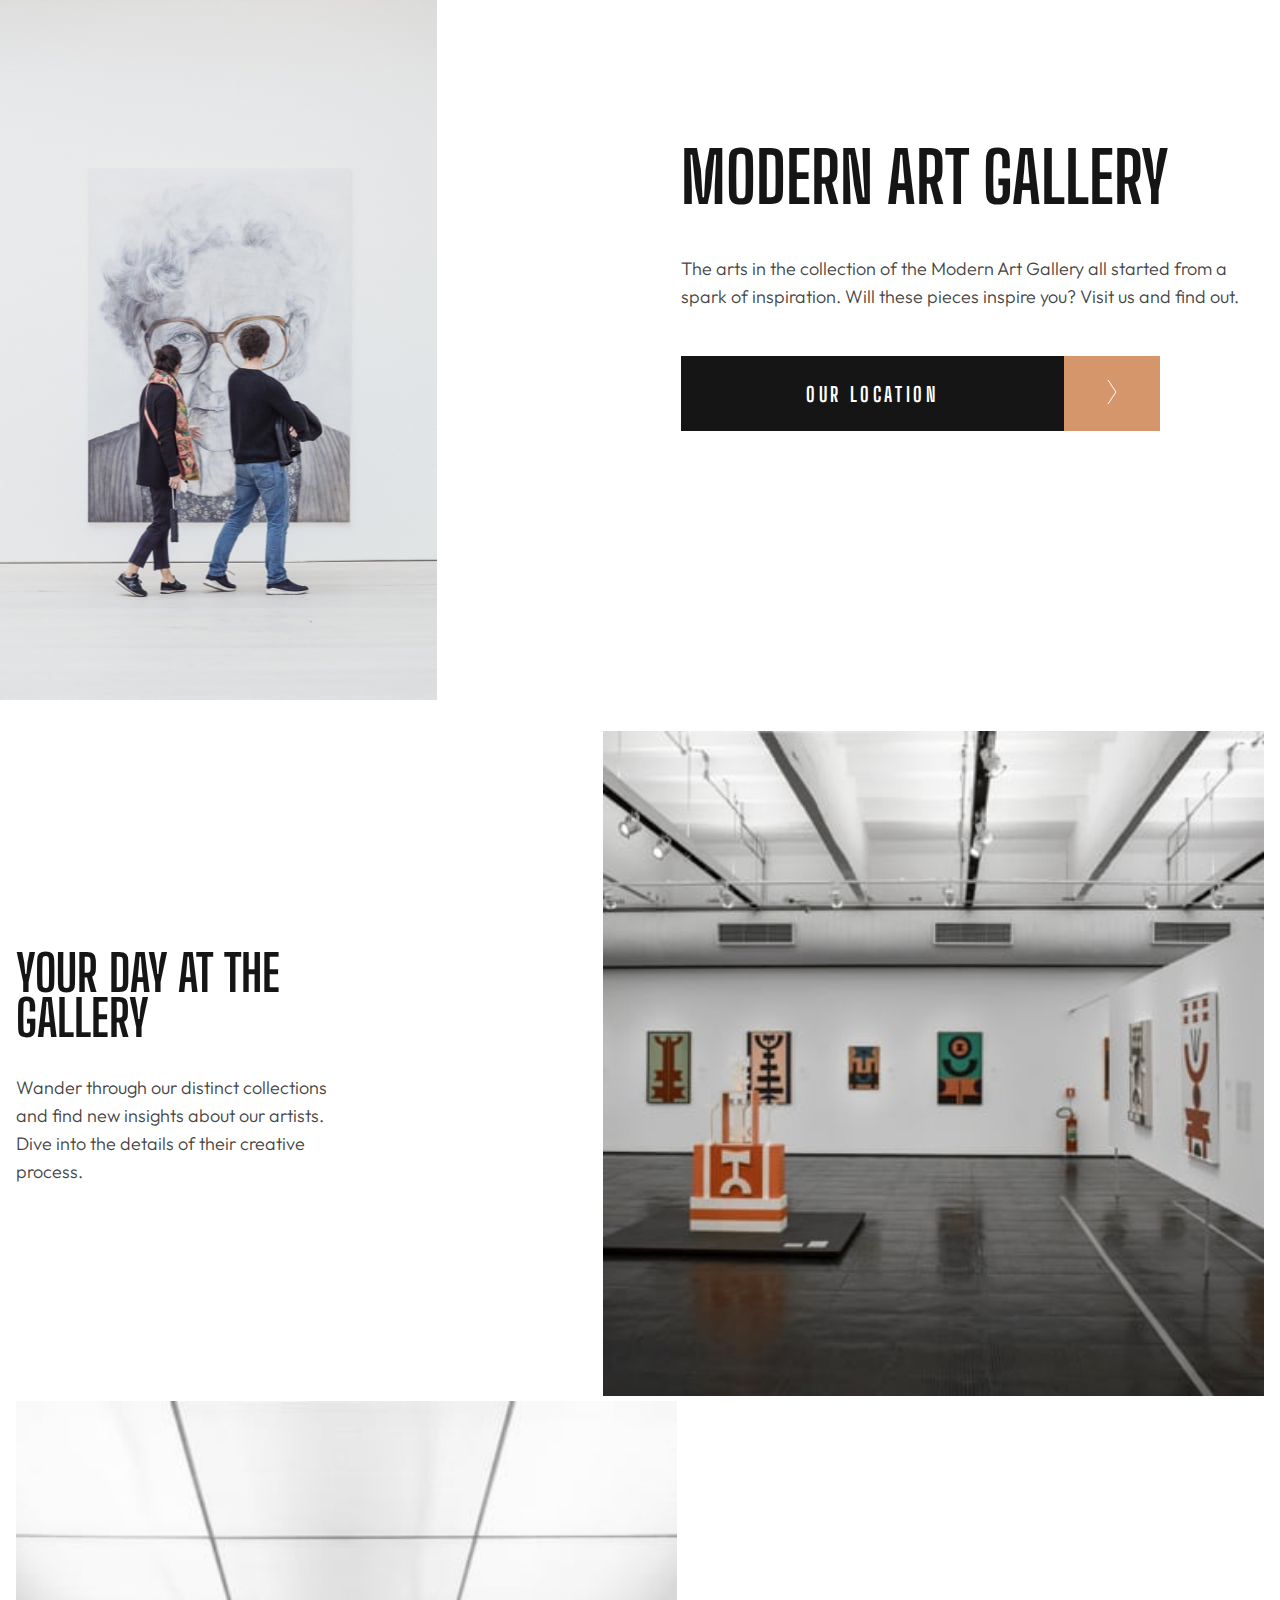
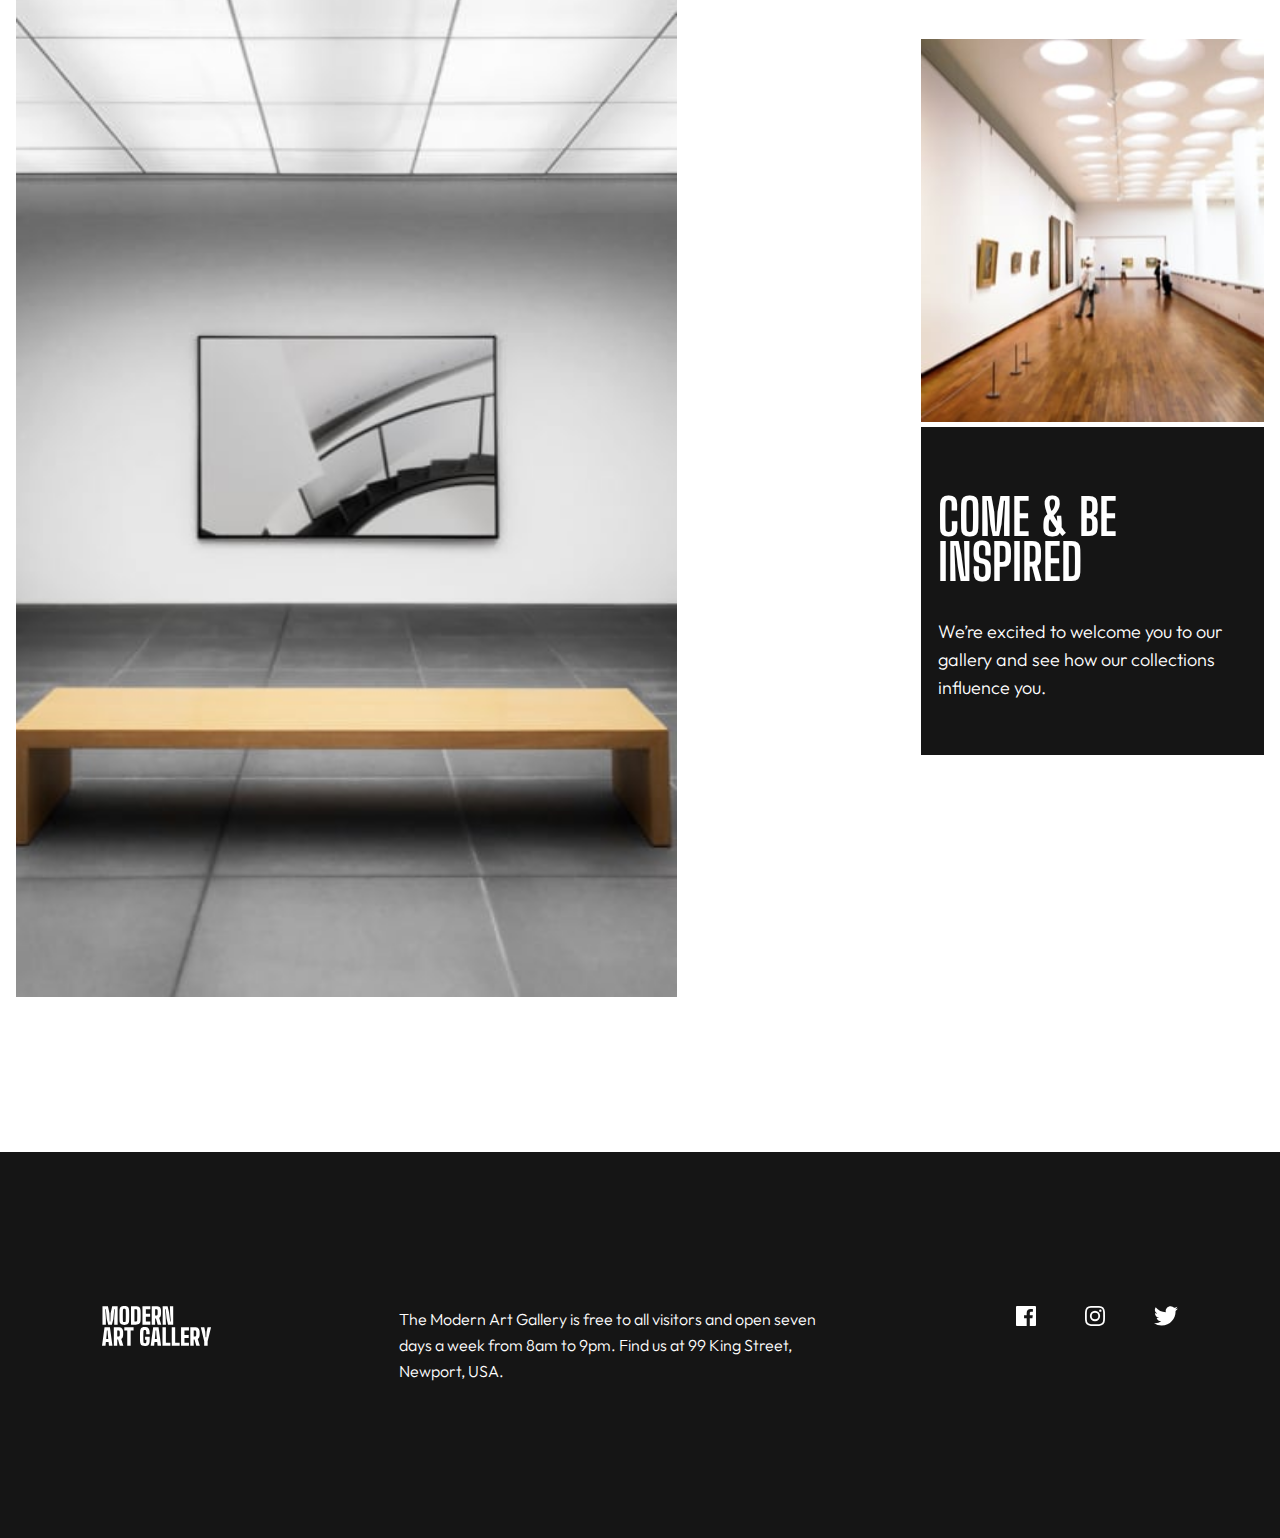
==== index.html @ 9b03606d "mobile and tablet done" ====
<!DOCTYPE html>
<html lang="en" dir="ltr">
  <head>
    <meta charset="utf-8">
    <meta name="viewport" content="width: device-width", initial-scale="1">
    <link rel="stylesheet" href="styles.css">
    <link rel="icon" type="image" href="assets/favicon-32x32.png">
    <link href="https://fonts.googleapis.com/css2?family=Open+Sans:ital,wght@0,700;1,400&display=swap" rel="stylesheet">
    <title>Art Gallery</title>
  </head>
  <body>
      <div class="padding">
      <main>
         <h1 class="custom-main-header"><span class="white">MODERN</span> <span class="black">I</span></h1>
         <h1 class="main-header">MODERN ART GALLERY</h1>
         <div class="main-par-and-icon-wrapper">
           <p class="main-par">The arts in the collection of the Modern Art Gallery all started from a spark of inspiration. Will these pieces inspire you? Visit us and find out.</p>
           <div class="main-btn-wrapper">
             <button class="main-btn">OUR LOCATION</button>
             <div class="main-btn-icon-wrapper">
               <a href="#">
               <img class="main-btn-icon" src="assets/icon-arrow-right.svg" alt="arrow right">
               </a>
             </div>
             </div>
          </div>
       </main>
       <section class="gallery">
         <img class="img1"src="assets/mobile/image-grid-1.jpg" alt="gallery image">
         <img class="img1-desktop" src="assets/desktop/image-grid-1.jpg" alt="">
         <img class="img1-tablet"src="assets/tablet/image-grid-1.jpg" alt="gallery image">
         <div class="invitation-text-wrapper">
           <h1 class="invitation-header">Your Day at the Gallery</h1>
           <p class="invitation-par">Wander through our distinct collections and find new insights about our artists. Dive into the details of their creative process.</p>
         </div>
         <img class="img2" src="assets/mobile/image-grid-2.jpg" alt="">
         <img class="img2-tablet" src="assets/tablet/image-grid-2.jpg" alt="">
         <img class="img2-desktop" src="assets/desktop/image-grid-2.jpg" alt="">
         <img class="img3" src="assets/mobile/image-grid-3.jpg" alt="">
         <img class="img3-desktop" src="assets/desktop/image-grid-3.jpg" alt="">
         <div class="img-div-wrapper-tablet">
           <img class="img3-tablet" src="assets/tablet/image-grid-3.jpg" alt="">
           <div class="welcome-text-wrapper-tablet">
             <h1 class="welcome-header-tablet">COME & BE INSPIRED</h1>
             <p class="welcome-par-tablet">We’re excited to welcome you to our gallery and see how our collections influence you.</p>
           </div>
         </div>
         <div class="welcome-text-wrapper">
           <h1 class="welcome-header">COME & BE INSPIRED</h1>
           <p class="welcome-par">We’re excited to welcome you to our gallery and see how our collections influence you.</p>
         </div>
       </section>

     </div>
     <footer>
       <img class="footer-logo" src="assets/logo-light.svg" alt="logo">
       <p class="footer-par">The Modern Art Gallery is free to all visitors and open seven days a week from 8am to 9pm. Find us at 99 King Street, Newport, USA.</p>
       <div class="footer-icons">
         <img class="fb-icon" src="assets/icon-facebook.svg" alt="">
         <img class="insta-icon" src="assets/icon-instagram.svg" alt="">
         <img class="twitetr-icon" src="assets/icon-twitter.svg" alt="">
       </div>
     </footer>
  </body>
</html>
---- styles.css ----
/* fonts */
@font-face {
  font-family: bigShouldersDisplay;
  src: url(fonts/BigShouldersDisplay_Bold.ttf);
}
@font-face {
  font-family: outfit;
  src: url(fonts/Outfit_Light.ttf);
}

@media screen and (min-width:320px){
  .custom-main-header{
    display:none;
  }
 *{
   box-sizing:border-box;
 }
  body {
    background: url(assets/mobile/image-hero.jpg) no-repeat;
    background-size:100vw;
    margin:0;
  }
  .img1-tablet, .img1-desktop, .img2-tablet, .img2-desktop, .img3-tablet, .img3-desktop, .img-div-wrapper-tablet,
  .welcome-header-tablet,.welcome-text-wrapper-tablet, .welcome-par-tablet {
    display:none;
  }

  .padding{
    padding: 0 16px;
  }
  main{
    margin:60vw 0 120px;
    display:flex;
    flex-direction: column;
  }
  /* main fonts */
  .main-header{
    font-family: bigShouldersDisplay;
    font-weight: 900;
    font-size: 60px;
    line-height: 55px;
    text-transform: uppercase;
    color: #151515;
  }
  .main-par{
    font-family: outfit;
    font-weight: 300;
    font-size: 18px;
    line-height: 28px;
    color: #444444;
  }
  .main-btn{
    font-family: bigShouldersDisplay;
    font-weight: 800;
    font-size: 20px;
    line-height: 24px;
    letter-spacing: 3.63636px;
    color: #FFFFFF;
    width:80%;
    height:100%;
    border:none;
    background: #151515;
  }
  .main-btn-wrapper{
    width:70%;
    height:75px;
    display:flex;
  }

  .main-btn-icon-wrapper{
    width:20%;
    height:100%;
    background: #D5966C;
    display:flex;
    justify-content: center;
    align-items: center;
  }

  .gallery{
    display: flex;
    flex-direction: column;
    width:100%;
    align-items: center;
    margin-bottom: 150px;
  }
.gallery > img{
  max-width: 100%;
  margin-bottom:5px;
}
.gallery > div{
  max-width: 343px;;
  margin-bottom:10px;
}

  .invitation-header{
    font-family: BigShouldersDisplay;
    font-style: normal;
    font-weight: 900;
    font-size: 50px;
    line-height: 45px;
    text-transform: uppercase;
    color: #151515;

  }
  .invitation-par{
    font-family: outfit;
    font-style: normal;
    font-weight: 300;
    font-size: 18px;
    line-height: 28px;
    color: #444444;
  }
  .welcome-text-wrapper{
    background: #151515;
    padding: 10% 5%;
  }
  .welcome-header{
    font-family: BigShouldersDisplay;
    font-style: normal;
    font-weight: 900;
    font-size: 50px;
    line-height: 45px;
    text-transform: uppercase;
    color: #FFFFFF;
  }
  .welcome-par{
    font-family: outfit;
    font-style: normal;
    font-weight: 300;
    font-size: 18px;
    line-height: 28px;
    color: #FFFFFF;
  }
  footer{
    display: flex;
    flex-direction: column;
    padding:12% 8%;
    background: #151515;
  }
  .footer-logo{
    width:30%;
  }
  .footer-par{
    font-family: outfit;
    font-style: normal;
    font-weight: 300;
    font-size: 16px;
    line-height: 26px;
    color: #FFFFFF;
    margin:20px 0;
  }
  .footer-icons{
    display:flex;
    justify-content: space-between;
    width:35%;
  }


}

@media screen and (min-width: 768px){
  body{
    background: url(assets/tablet/image-hero.jpg) no-repeat;
    background-position: left top;
  }
  main{
    margin: 145px 20px 300px auto;
    width:44vw;
  }
  .main-header{
    font-size: 70px;
    line-height: 65px;
    margin: 0;
  }
  .main-par{
    margin:45px 0;
  }
  .main-btn-wrapper{
    width:85%;
  }
  .gallery{
    flex-flow:row wrap;
    justify-content: space-between;
  }
  .invitation-text-wrapper, .img-div-wrapper-tablet{
    width:44%;
  }
  .invitation-text-wrapper{
    order:-1;
  }
  .invitation-header{
    font-weight: 900;
    font-size: 50px;
    line-height: 45px;
  }
  .img1-tablet, .img2-tablet, .img3-tablet, .welcome-text-wrapper-tablet{
    display:block;
  }

  .img-div-wrapper-tablet{
    display:flex;
    flex-direction: column;
    width:44%;
  }

  .img1-tablet, .img2-tablet{
    width:53%;
  }
  .img3-tablet{
    margin-bottom: 5px;
  }
  .img1, .img2, .img3,
  .welcome-header,.welcome-text-wrapper, .welcome-par{
    display: none;
  }
  .welcome-text-wrapper-tablet{
    display:block;
    background: #151515;
    padding: 10% 5%;
  }
  .welcome-header-tablet{
    display:block;
    font-family: BigShouldersDisplay;
    font-style: normal;
    font-weight: 900;
    font-size: 50px;
    line-height: 45px;
    text-transform: uppercase;
    color: #FFFFFF;
  }
  .welcome-par-tablet{
    display:block;
    font-family: outfit;
    font-style: normal;
    font-weight: 300;
    font-size: 18px;
    line-height: 28px;
    color: #FFFFFF;
  }
  footer{
    width:100%;
    flex-direction: row;
    justify-content: space-between;
  }
  .footer-logo{
    height:40px;
    width:110px;
  }
  .footer-par{
    width:40%;
    margin: 0;
  }
  .footer-icons{
    height:20px;
    width:15%;
  }
}
@media screen and (min-width: 1200px){

  .custom-main-header {
    position: relative;
    background-color: black;
  }
  .white {
    color: white;
  }
  .black {
    position: absolute;
    color: black;
  }



}
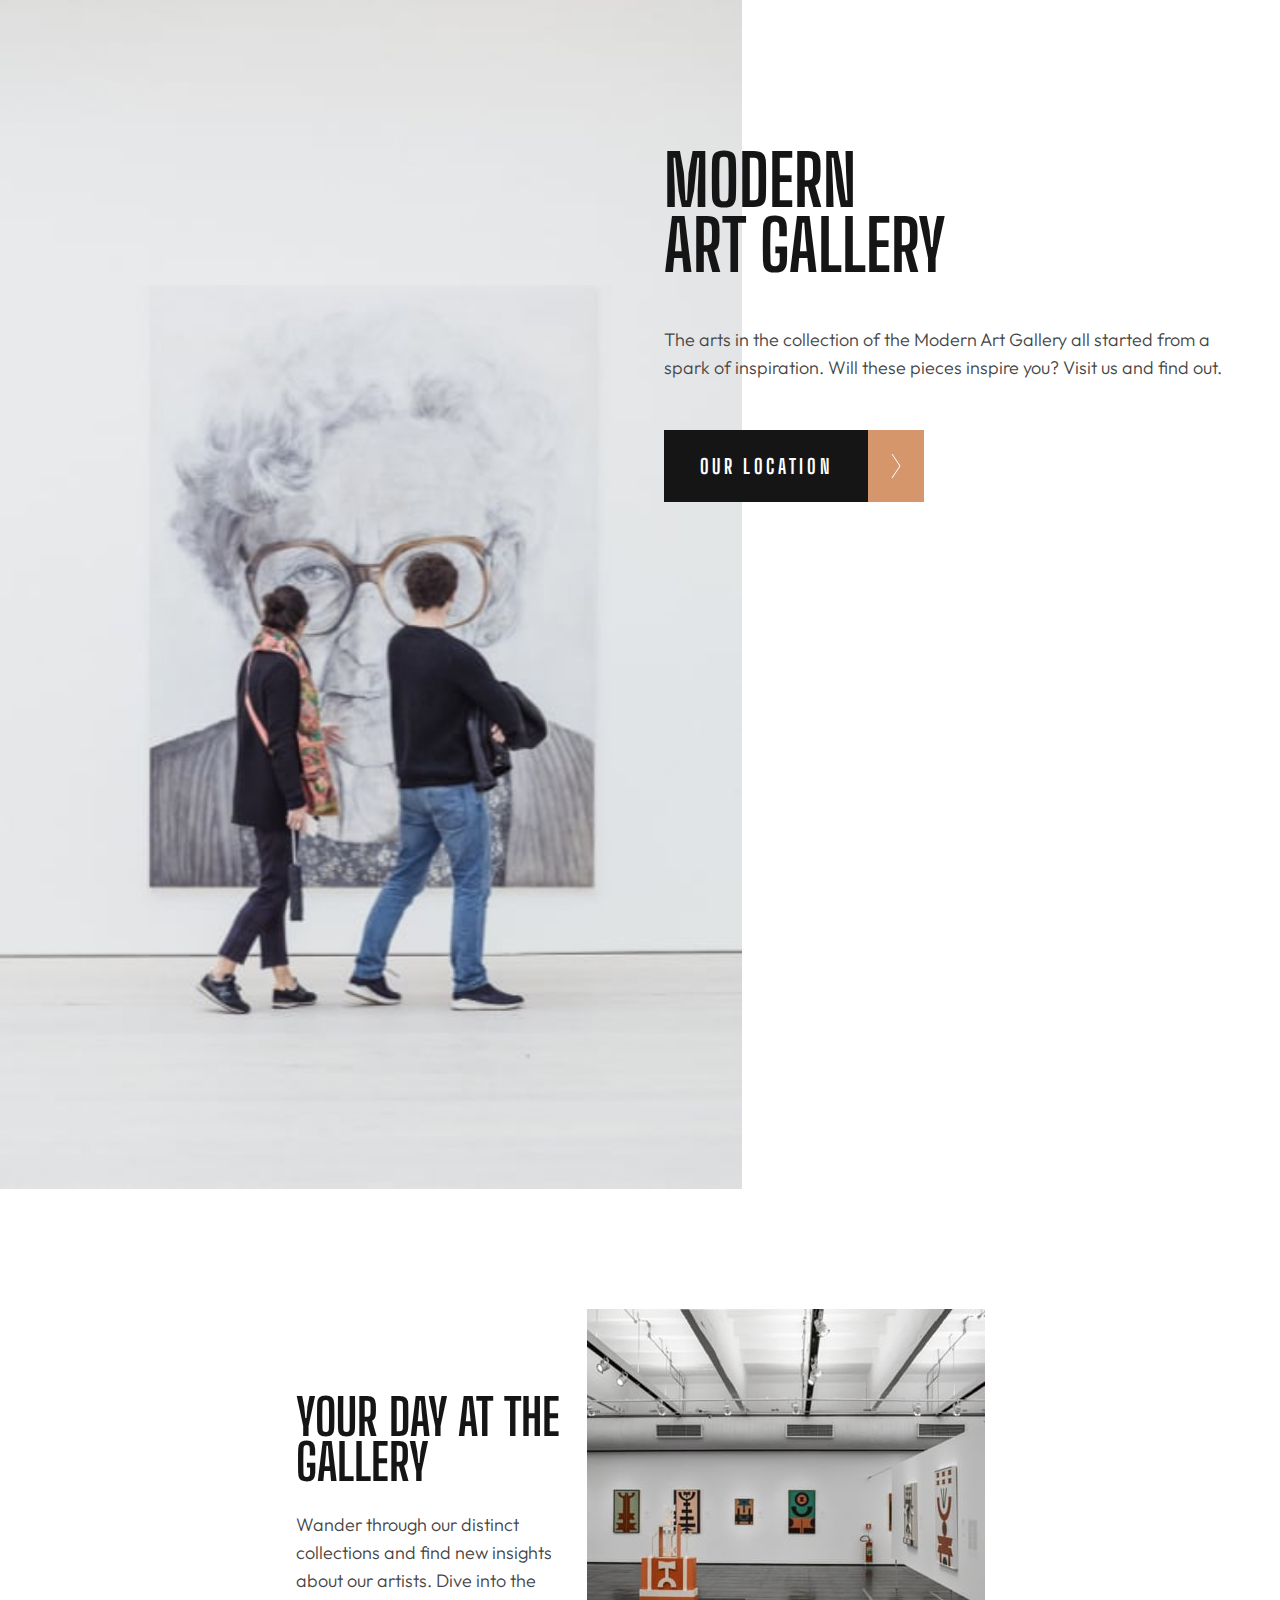
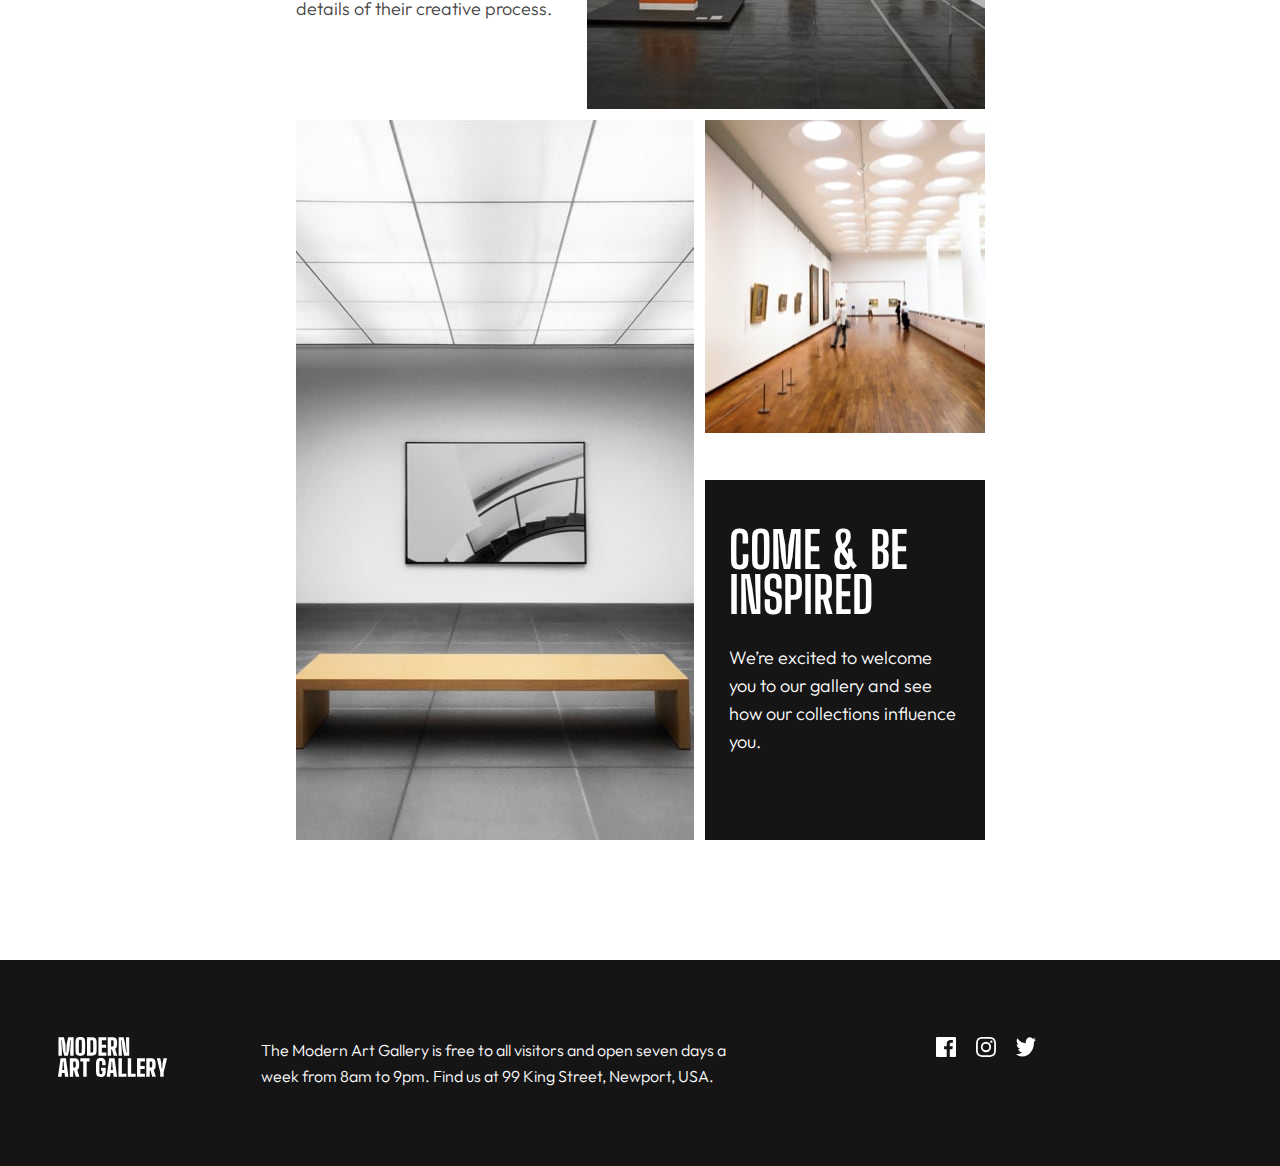
==== commit 1024c740: "hw6 without navigation. title adjusted for all size" ====
--- a/index.html
+++ b/index.html
@@ -9,57 +9,53 @@
     <title>Art Gallery</title>
   </head>
   <body>
-      <div class="padding">
-      <main>
-         <h1 class="custom-main-header"><span class="white">MODERN</span> <span class="black">I</span></h1>
-         <h1 class="main-header">MODERN ART GALLERY</h1>
-         <div class="main-par-and-icon-wrapper">
-           <p class="main-par">The arts in the collection of the Modern Art Gallery all started from a spark of inspiration. Will these pieces inspire you? Visit us and find out.</p>
-           <div class="main-btn-wrapper">
-             <button class="main-btn">OUR LOCATION</button>
-             <div class="main-btn-icon-wrapper">
-               <a href="#">
-               <img class="main-btn-icon" src="assets/icon-arrow-right.svg" alt="arrow right">
-               </a>
-             </div>
-             </div>
+    <main>
+      <img class="hero-image mobile"src="assets/mobile/image-hero.jpg" alt="couple in museum">
+      <img class="hero-image tablet"src="assets/tablet/image-hero.jpg" alt="couple in museum">
+      <img class="hero-image desktop"src="assets/desktop/image-hero.jpg" alt="couple in museum">
+
+      <div class="main-text">
+        <h1 class="main-header">MODERN <br/>ART GALLERY</h1>
+        <div class="main-without-header">
+          <p class="main-par">The arts in the collection of the Modern Art Gallery all started from a spark of inspiration. Will these pieces inspire you? Visit us and find out.</p>
+          <div class="main-btn-wrapper">
+            <button class="btn-text">
+              OUR LOCATION
+            </button>
+            <div class="btn-icon-wrapper">
+              <img class="btn-icon"src="assets/icon-arrow-right.svg" alt="icon-right">
+            </div>
           </div>
-       </main>
-       <section class="gallery">
-         <img class="img1"src="assets/mobile/image-grid-1.jpg" alt="gallery image">
-         <img class="img1-desktop" src="assets/desktop/image-grid-1.jpg" alt="">
-         <img class="img1-tablet"src="assets/tablet/image-grid-1.jpg" alt="gallery image">
-         <div class="invitation-text-wrapper">
-           <h1 class="invitation-header">Your Day at the Gallery</h1>
-           <p class="invitation-par">Wander through our distinct collections and find new insights about our artists. Dive into the details of their creative process.</p>
-         </div>
-         <img class="img2" src="assets/mobile/image-grid-2.jpg" alt="">
-         <img class="img2-tablet" src="assets/tablet/image-grid-2.jpg" alt="">
-         <img class="img2-desktop" src="assets/desktop/image-grid-2.jpg" alt="">
-         <img class="img3" src="assets/mobile/image-grid-3.jpg" alt="">
-         <img class="img3-desktop" src="assets/desktop/image-grid-3.jpg" alt="">
-         <div class="img-div-wrapper-tablet">
-           <img class="img3-tablet" src="assets/tablet/image-grid-3.jpg" alt="">
-           <div class="welcome-text-wrapper-tablet">
-             <h1 class="welcome-header-tablet">COME & BE INSPIRED</h1>
-             <p class="welcome-par-tablet">We’re excited to welcome you to our gallery and see how our collections influence you.</p>
-           </div>
-         </div>
-         <div class="welcome-text-wrapper">
-           <h1 class="welcome-header">COME & BE INSPIRED</h1>
-           <p class="welcome-par">We’re excited to welcome you to our gallery and see how our collections influence you.</p>
-         </div>
-       </section>
-
-     </div>
-     <footer>
-       <img class="footer-logo" src="assets/logo-light.svg" alt="logo">
-       <p class="footer-par">The Modern Art Gallery is free to all visitors and open seven days a week from 8am to 9pm. Find us at 99 King Street, Newport, USA.</p>
-       <div class="footer-icons">
-         <img class="fb-icon" src="assets/icon-facebook.svg" alt="">
-         <img class="insta-icon" src="assets/icon-instagram.svg" alt="">
-         <img class="twitetr-icon" src="assets/icon-twitter.svg" alt="">
-       </div>
-     </footer>
+        </div>
+      </div>
+    </main>
+    <section class="gallery">
+      <img class="img-1 mobile" src="assets/mobile/image-grid-1.jpg" alt="">
+      <img class="img-1 tablet" src="assets/tablet/image-grid-1.jpg" alt="">
+      <img class="img-1 desktop" src="assets/desktop/image-grid-1.jpg" alt="">
+      <div class="welcome-wrapper">
+          <h1 class="welcome-header" >Your Day at the Gallery</h1>
+          <p class="welcome-par">Wander through our distinct collections and find new insights about our artists. Dive into the details of their creative process.</p>
+      </div>
+      <img class="img-2 mobile" src="assets/mobile/image-grid-2.jpg" alt="">
+      <img class="img-2 tablet" src="assets/tablet/image-grid-2.jpg" alt="">
+      <img class="img-2 desktop" src="assets/desktop/image-grid-2.jpg" alt="">
+      <img class="img-3 mobile" src="assets/mobile/image-grid-3.jpg" alt="">
+      <img class="img-3 tablet" src="assets/tablet/image-grid-3.jpg" alt="">
+      <img class="img-3 desktop" src="assets/desktop/image-grid-3.jpg" alt="">
+      <div class="invitation-wrapper">
+          <h1 class="invitation-header" >COME & BE INSPIRED</h1>
+          <p class="invitation-par">We’re excited to welcome you to our gallery and see how our collections influence you.</p>
+      </div>
+    </section>
+    <footer>
+      <img class="footer-logo" src="assets/logo-light.svg" alt="">
+      <p class="footer-par">The Modern Art Gallery is free to all visitors and open seven days a week from 8am to 9pm. Find us at 99 King Street, Newport, USA.</p>
+      <div class="footer-icons">
+        <img src="assets/icon-facebook.svg" alt="fb-icon">
+        <img src="assets/icon-instagram.svg" alt="insta-icon">
+        <img src="assets/icon-twitter.svg" alt="twitter-icon">
+      </div>
+    </footer>
   </body>
 </html>
--- a/styles.css
+++ b/styles.css
@@ -8,39 +8,39 @@
   src: url(fonts/Outfit_Light.ttf);
 }
 
+*{
+  font-family: bigShouldersDisplay;
+  font-style: normal;
+}
+
 @media screen and (min-width:320px){
-  .custom-main-header{
-    display:none;
-  }
- *{
-   box-sizing:border-box;
- }
-  body {
-    background: url(assets/mobile/image-hero.jpg) no-repeat;
-    background-size:100vw;
+  .tablet, .desktop{
+    display: none;
+  }
+  body{
     margin:0;
   }
-  .img1-tablet, .img1-desktop, .img2-tablet, .img2-desktop, .img3-tablet, .img3-desktop, .img-div-wrapper-tablet,
-  .welcome-header-tablet,.welcome-text-wrapper-tablet, .welcome-par-tablet {
-    display:none;
-  }
-
-  .padding{
-    padding: 0 16px;
+  h1, p {
+    margin:0;
+  }
+  .main-text{
+    padding:0 4vw;
   }
   main{
-    margin:60vw 0 120px;
     display:flex;
-    flex-direction: column;
-  }
-  /* main fonts */
+    flex-direction:column;
+    margin-bottom: 120px;
+  }
+  .hero-image{
+    width: 100%;
+  }
   .main-header{
-    font-family: bigShouldersDisplay;
     font-weight: 900;
     font-size: 60px;
     line-height: 55px;
     text-transform: uppercase;
     color: #151515;
+    margin: 32px 0;
   }
   .main-par{
     font-family: outfit;
@@ -48,124 +48,121 @@
     font-size: 18px;
     line-height: 28px;
     color: #444444;
-  }
-  .main-btn{
-    font-family: bigShouldersDisplay;
+    margin: 32px 0 0;
+  }
+  .main-btn-wrapper{
+    width:260px;;
+    height:72px;
+    display: flex;
+    margin: 32px 0 0;
+  }
+  .btn-text{
+    background-color: #151515;
+    width:204px;
+    text-align: center;
     font-weight: 800;
     font-size: 20px;
     line-height: 24px;
     letter-spacing: 3.63636px;
     color: #FFFFFF;
-    width:80%;
-    height:100%;
     border:none;
-    background: #151515;
-  }
-  .main-btn-wrapper{
-    width:70%;
-    height:75px;
-    display:flex;
-  }
-
-  .main-btn-icon-wrapper{
-    width:20%;
-    height:100%;
-    background: #D5966C;
-    display:flex;
+    padding:0;
+  }
+  .btn-icon-wrapper{
+    width:56px;
+    background-color: #D5966C;
+    display: flex;
+    align-items: center;
     justify-content: center;
-    align-items: center;
-  }
-
-  .gallery{
-    display: flex;
-    flex-direction: column;
-    width:100%;
-    align-items: center;
-    margin-bottom: 150px;
-  }
-.gallery > img{
+  }
+
+/* gallery section */
+.gallery{
+  display:grid;
+  grid-template-rows:auto;
+  grid-template-columns: 343px;
+  justify-content: center;
+  padding:0 4vw;
+  grid-row-gap: 16px;
+  margin-bottom:120px;
+}
+.img-1, .img-2, .img-3 {
   max-width: 100%;
-  margin-bottom:5px;
-}
-.gallery > div{
-  max-width: 343px;;
-  margin-bottom:10px;
-}
-
-  .invitation-header{
-    font-family: BigShouldersDisplay;
-    font-style: normal;
-    font-weight: 900;
-    font-size: 50px;
-    line-height: 45px;
-    text-transform: uppercase;
-    color: #151515;
-
-  }
-  .invitation-par{
-    font-family: outfit;
-    font-style: normal;
-    font-weight: 300;
-    font-size: 18px;
-    line-height: 28px;
-    color: #444444;
-  }
-  .welcome-text-wrapper{
-    background: #151515;
-    padding: 10% 5%;
-  }
-  .welcome-header{
-    font-family: BigShouldersDisplay;
-    font-style: normal;
-    font-weight: 900;
-    font-size: 50px;
-    line-height: 45px;
-    text-transform: uppercase;
-    color: #FFFFFF;
-  }
-  .welcome-par{
-    font-family: outfit;
-    font-style: normal;
-    font-weight: 300;
-    font-size: 18px;
-    line-height: 28px;
-    color: #FFFFFF;
-  }
-  footer{
-    display: flex;
-    flex-direction: column;
-    padding:12% 8%;
-    background: #151515;
-  }
-  .footer-logo{
-    width:30%;
-  }
-  .footer-par{
-    font-family: outfit;
-    font-style: normal;
-    font-weight: 300;
-    font-size: 16px;
-    line-height: 26px;
-    color: #FFFFFF;
-    margin:20px 0;
-  }
-  .footer-icons{
-    display:flex;
-    justify-content: space-between;
-    width:35%;
-  }
-
-
-}
-
-@media screen and (min-width: 768px){
-  body{
-    background: url(assets/tablet/image-hero.jpg) no-repeat;
-    background-position: left top;
+}
+.welcome-wrapper, .invitation-wrapper{
+  max-width: 343px;
+}
+.invitation-wrapper{
+  background-color: #151515;
+  padding: 48px 24px;
+}
+
+.welcome-header, .invitation-header{
+  font-weight: 900;
+  font-size: 50px;
+  line-height: 45px;
+  text-transform: uppercase;
+  color: #151515;
+  margin-bottom: 26px;
+}
+.welcome-par, .invitation-par{
+  font-family: outfit;
+  font-weight: 300;
+  font-size: 18px;
+  line-height: 28px;
+  color: #444444;
+}
+.invitation-header, .invitation-par {
+  color: #ffffff;
+}
+/* \\footer styles */
+footer{
+  background-color: #151515;
+  padding:48px 32px;
+  display: flex;
+  flex-direction: column;
+}
+.footer-logo{
+  width:110px;
+  height:40px;
+}
+.footer-par{
+  font-family: outfit;
+  margin:38px 0;
+  font-weight: 300;
+  font-size: 16px;
+  line-height: 26px;
+  color: #FFFFFF;
+}
+.footer-icons{
+  display: flex;
+  width:100px;
+  justify-content: space-between;
+
+}
+
+}
+
+
+@media screen and (min-width:768px){
+  .mobile{
+    display: none;
+  }
+  .tablet{
+    display: block;
   }
   main{
-    margin: 145px 20px 300px auto;
-    width:44vw;
+    position: relative;
+  }
+  .hero-image{
+    max-width: 58%;
+  }
+  .main-text{
+    width:45%;
+    position: absolute;
+    top:148px;
+    right:40px;
+    padding: 0;
   }
   .main-header{
     font-size: 70px;
@@ -173,102 +170,117 @@
     margin: 0;
   }
   .main-par{
-    margin:45px 0;
-  }
-  .main-btn-wrapper{
-    width:85%;
+    margin: 48px 0;
+  }
+  .main-btn{
+    margin: 0;
   }
   .gallery{
-    flex-flow:row wrap;
+    padding: 0;
+    grid-template-rows:auto auto auto;
+    grid-template-columns: repeat(5, auto);
+    grid-gap:11px;
+    width:90%;
+    margin:0 5% 120px;
+  }
+
+  .welcome-wrapper{
+    order:-2;
+    grid-area: 1/1/2/3;
+    align-self:center;
+
+  }
+  .img-1{
+    grid-area: 1/3/2/6;
+    justify-self: end;
+  }
+  .invitation-wrapper{
+    grid-area: 3/4/4/6;
+
+  }
+  .img-2{
+    grid-area: 2/1/4/4;
+  }
+  .img-3{
+    grid-area: 2/4/3/6;
+
+}
+  .welcome-wrapper, .invitation-wrapper{
+    max-width: 280px;
+    box-sizing: border-box;
+  }
+
+  footer{
+    flex-direction: row;
+    padding:6vw 4.5vw;
+  }
+  .footer-par{
+    width: 40%;
+    margin: 0 18% 0 8%;
+  }
+  .footer-icons >img{
+    width:20px;
+    height:20px;
+  }
+
+}
+
+@media screen and (min-width:1400px){
+  .mobile, .tablet{
+    display:none;
+  }
+  .desktop{
+    display: block;
+  }
+  main{
+    background-image:linear-gradient(90deg, black 50%, white 0%);
+  }
+  .main-text{
+    display: flex;
     justify-content: space-between;
-  }
-  .invitation-text-wrapper, .img-div-wrapper-tablet{
-    width:44%;
-  }
-  .invitation-text-wrapper{
-    order:-1;
-  }
-  .invitation-header{
-    font-weight: 900;
-    font-size: 50px;
-    line-height: 45px;
-  }
-  .img1-tablet, .img2-tablet, .img3-tablet, .welcome-text-wrapper-tablet{
-    display:block;
-  }
-
-  .img-div-wrapper-tablet{
-    display:flex;
-    flex-direction: column;
-    width:44%;
-  }
-
-  .img1-tablet, .img2-tablet{
-    width:53%;
-  }
-  .img3-tablet{
-    margin-bottom: 5px;
-  }
-  .img1, .img2, .img3,
-  .welcome-header,.welcome-text-wrapper, .welcome-par{
-    display: none;
-  }
-  .welcome-text-wrapper-tablet{
-    display:block;
-    background: #151515;
-    padding: 10% 5%;
-  }
-  .welcome-header-tablet{
-    display:block;
-    font-family: BigShouldersDisplay;
-    font-style: normal;
-    font-weight: 900;
-    font-size: 50px;
-    line-height: 45px;
-    text-transform: uppercase;
-    color: #FFFFFF;
-  }
-  .welcome-par-tablet{
-    display:block;
-    font-family: outfit;
-    font-style: normal;
-    font-weight: 300;
-    font-size: 18px;
-    line-height: 28px;
-    color: #FFFFFF;
-  }
-  footer{
-    width:100%;
-    flex-direction: row;
-    justify-content: space-between;
+    width:80%;
+    left:13.4%;
+    top:198px;
+  }
+  .hero-image{
+    margin:0 auto;
+    max-width: 580px;
+  }
+  .main-header{
+    font-size: 96px;
+    line-height: 88px;
+    background-image: linear-gradient(90deg, white 56%, black 0%);
+    color:transparent;
+    background-clip: text;
+    -webkit-background-clip: text;
+
+  }
+  .main-par{
+    font-size: 22px;
+    line-height: 32px;
+  }
+  .main-without-header{
+    width:34%;
+  }
+
+  .welcome-header, .invitation-header{
+    font-size: 60px;
+    line-height: 60px;
+  }
+  .invitation-wrapper{
+    width: 445px;
+  }
+  .welcome-par, .invitation-par{
+    font-size: 22px;
+    line-height: 32px;
   }
   .footer-logo{
-    height:40px;
-    width:110px;
+    width:160px;
+    height:59px;
   }
   .footer-par{
-    width:40%;
-    margin: 0;
-  }
-  .footer-icons{
-    height:20px;
-    width:15%;
-  }
-}
-@media screen and (min-width: 1200px){
-
-  .custom-main-header {
-    position: relative;
-    background-color: black;
-  }
-  .white {
-    color: white;
-  }
-  .black {
-    position: absolute;
-    color: black;
-  }
-
-
-
-}
+    font-size: 22px;
+    line-height: 32px;
+  }
+
+}
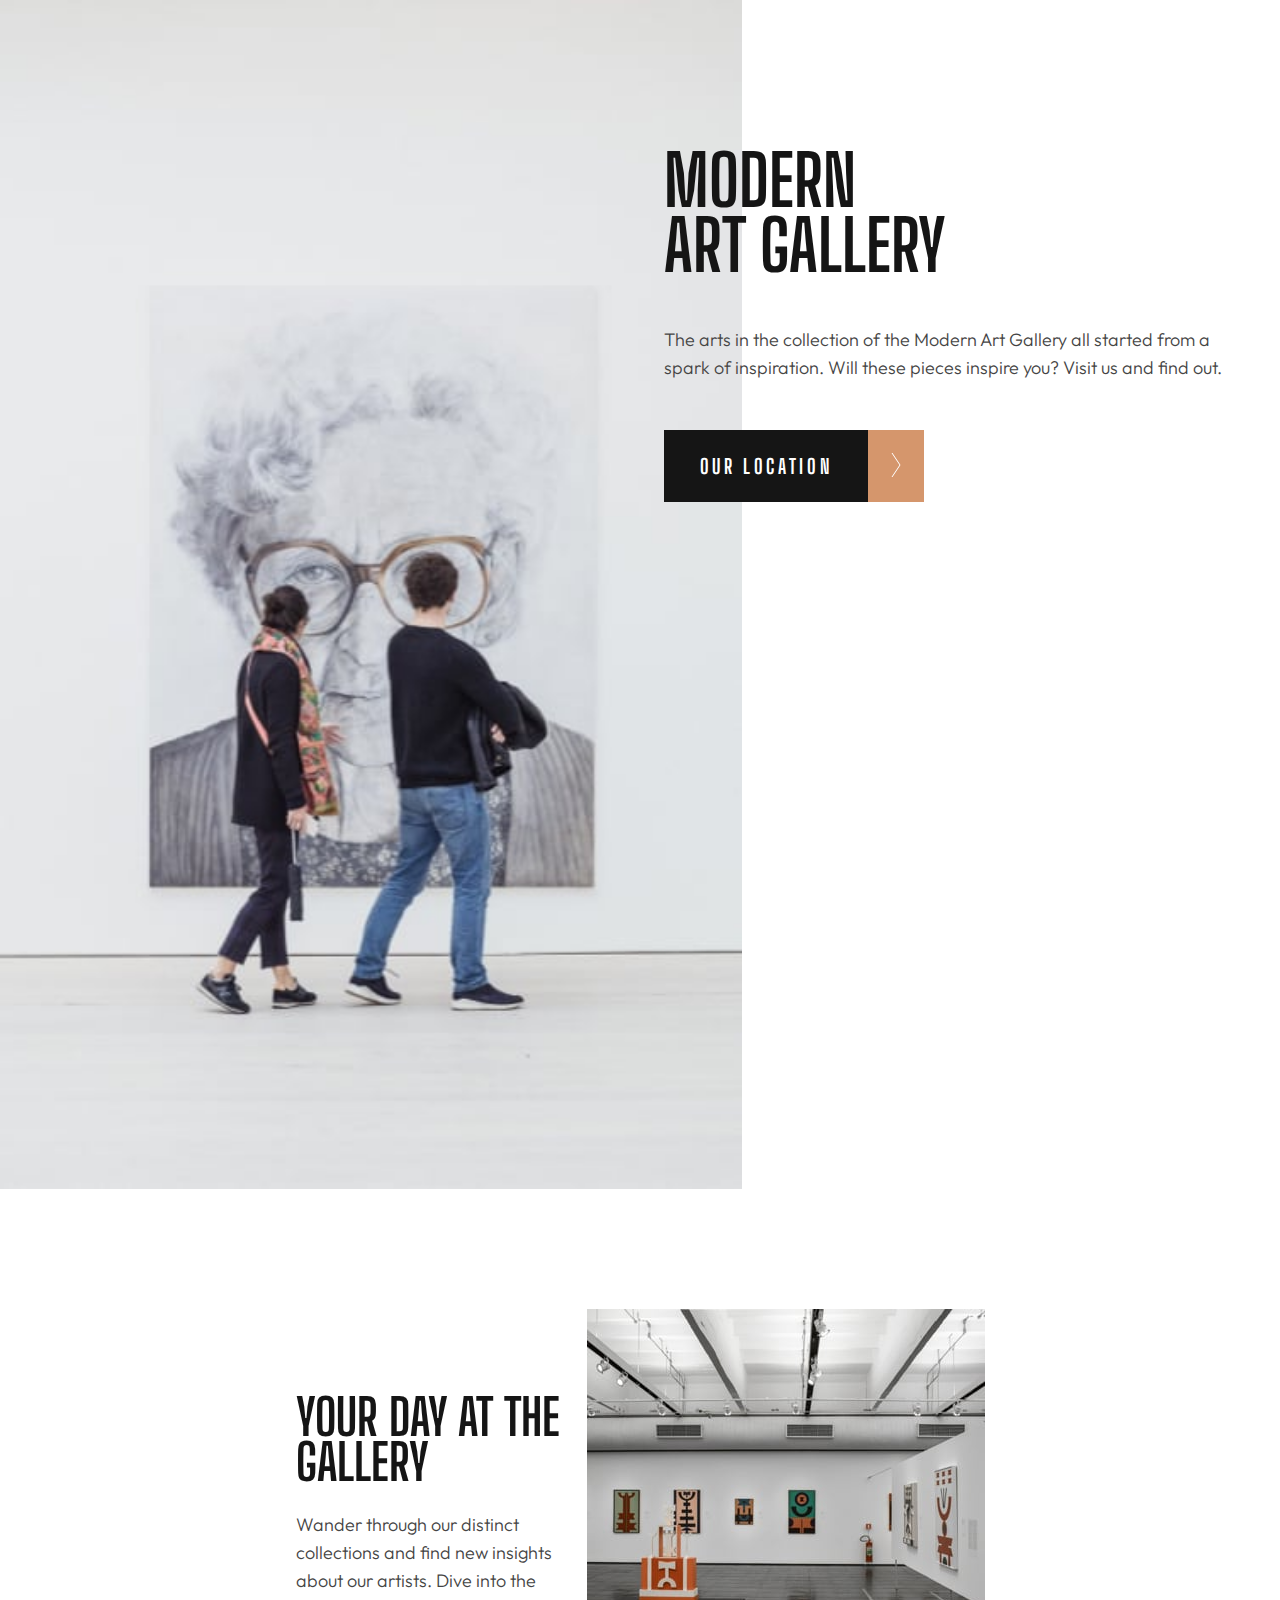
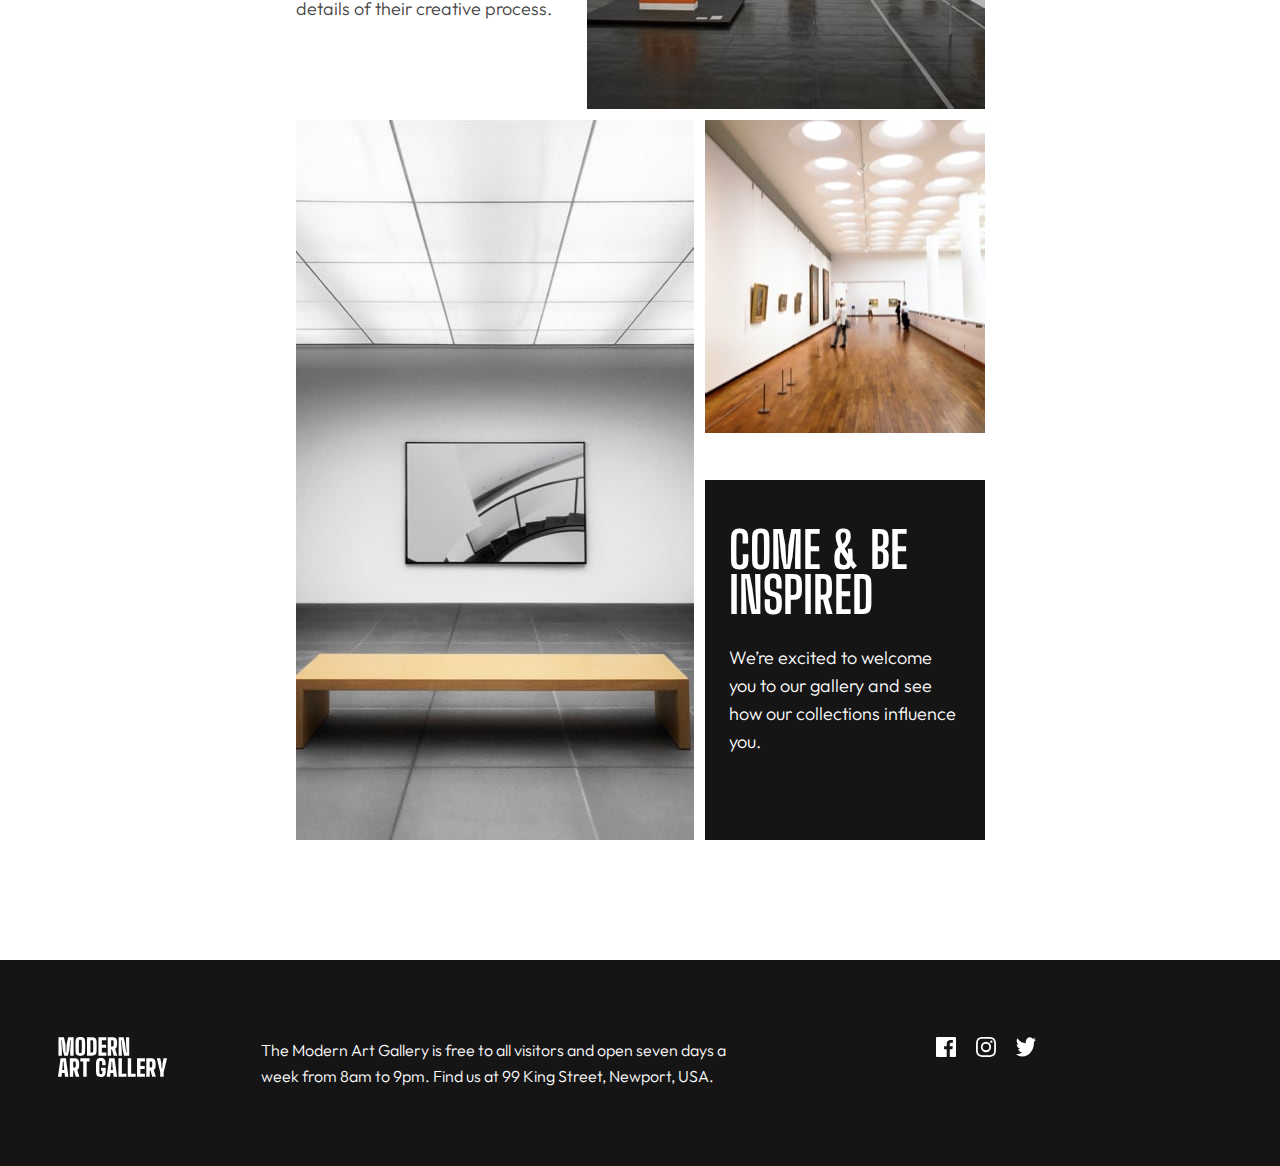
==== commit 54777b4d: "location page added." ====
--- a/index.html
+++ b/index.html
@@ -23,7 +23,7 @@
               OUR LOCATION
             </button>
             <div class="btn-icon-wrapper">
-              <img class="btn-icon"src="assets/icon-arrow-right.svg" alt="icon-right">
+              <a href="contact.html"> <img class="btn-icon"src="assets/icon-arrow-right.svg" alt="icon-right"></a>
             </div>
           </div>
         </div>
--- a/styles.css
+++ b/styles.css
@@ -12,6 +12,8 @@
   font-family: bigShouldersDisplay;
   font-style: normal;
 }
+
+
 
 @media screen and (min-width:320px){
   .tablet, .desktop{
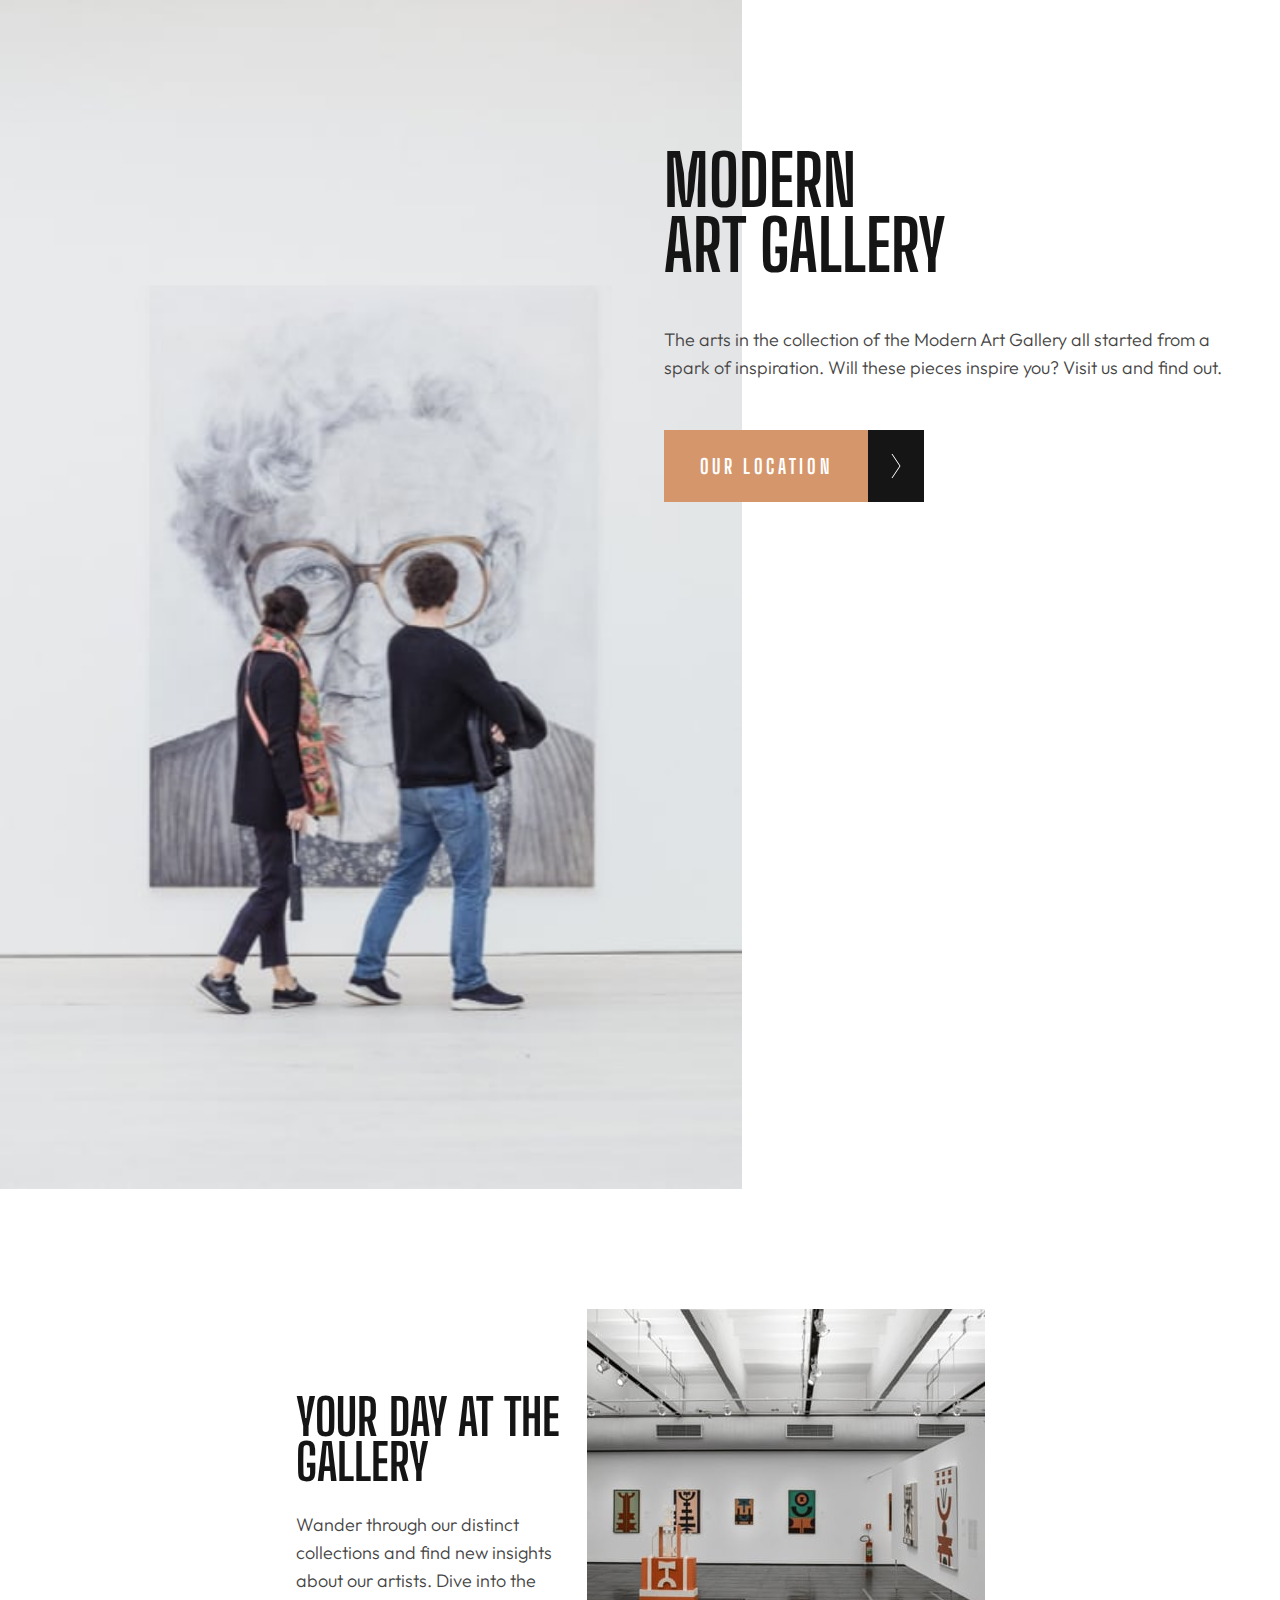
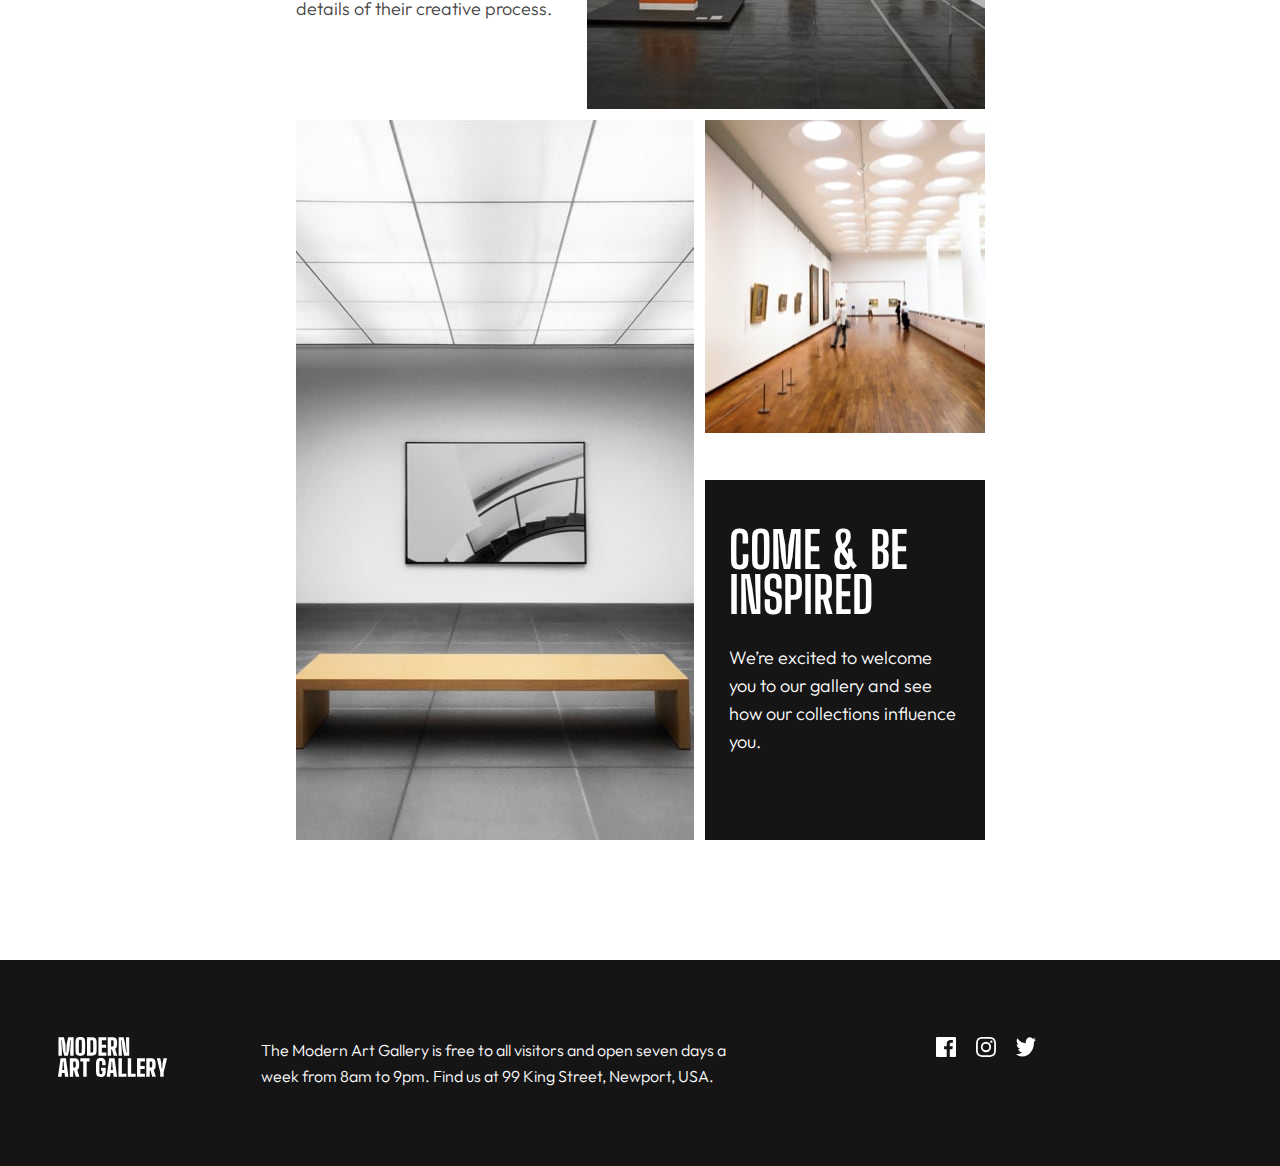
==== commit 3cfcea6a: "hover styles added, svg icon colors" ====
--- a/index.html
+++ b/index.html
@@ -18,14 +18,14 @@
         <h1 class="main-header">MODERN <br/>ART GALLERY</h1>
         <div class="main-without-header">
           <p class="main-par">The arts in the collection of the Modern Art Gallery all started from a spark of inspiration. Will these pieces inspire you? Visit us and find out.</p>
-          <div class="main-btn-wrapper">
+          <a class="main-btn-wrapper" href="contact.html">
             <button class="btn-text">
               OUR LOCATION
             </button>
             <div class="btn-icon-wrapper">
-              <a href="contact.html"> <img class="btn-icon"src="assets/icon-arrow-right.svg" alt="icon-right"></a>
+             <img class="btn-icon"src="assets/icon-arrow-right.svg" alt="icon-right">
             </div>
-          </div>
+          </a>
         </div>
       </div>
     </main>
--- a/styles.css
+++ b/styles.css
@@ -11,6 +11,7 @@
 *{
   font-family: bigShouldersDisplay;
   font-style: normal;
+  text-decoration: none;
 }
 
 
@@ -57,9 +58,13 @@
     height:72px;
     display: flex;
     margin: 32px 0 0;
+    background-image: linear-gradient(90deg, #D5966C 204px, #151515 0);
+  }
+  .main-btn-wrapper:hover{
+    background-image: linear-gradient(90deg, #151515 204px, #D5966C 0);
   }
   .btn-text{
-    background-color: #151515;
+    background-color: transparent;
     width:204px;
     text-align: center;
     font-weight: 800;
@@ -72,7 +77,6 @@
   }
   .btn-icon-wrapper{
     width:56px;
-    background-color: #D5966C;
     display: flex;
     align-items: center;
     justify-content: center;
@@ -142,6 +146,9 @@
   justify-content: space-between;
 
 }
+.footer-icons >*:hover{
+  filter: invert(16%) sepia(81%) saturate(4385%) hue-rotate(303deg) brightness(87%) contrast(92%);
+}
 
 }
 
